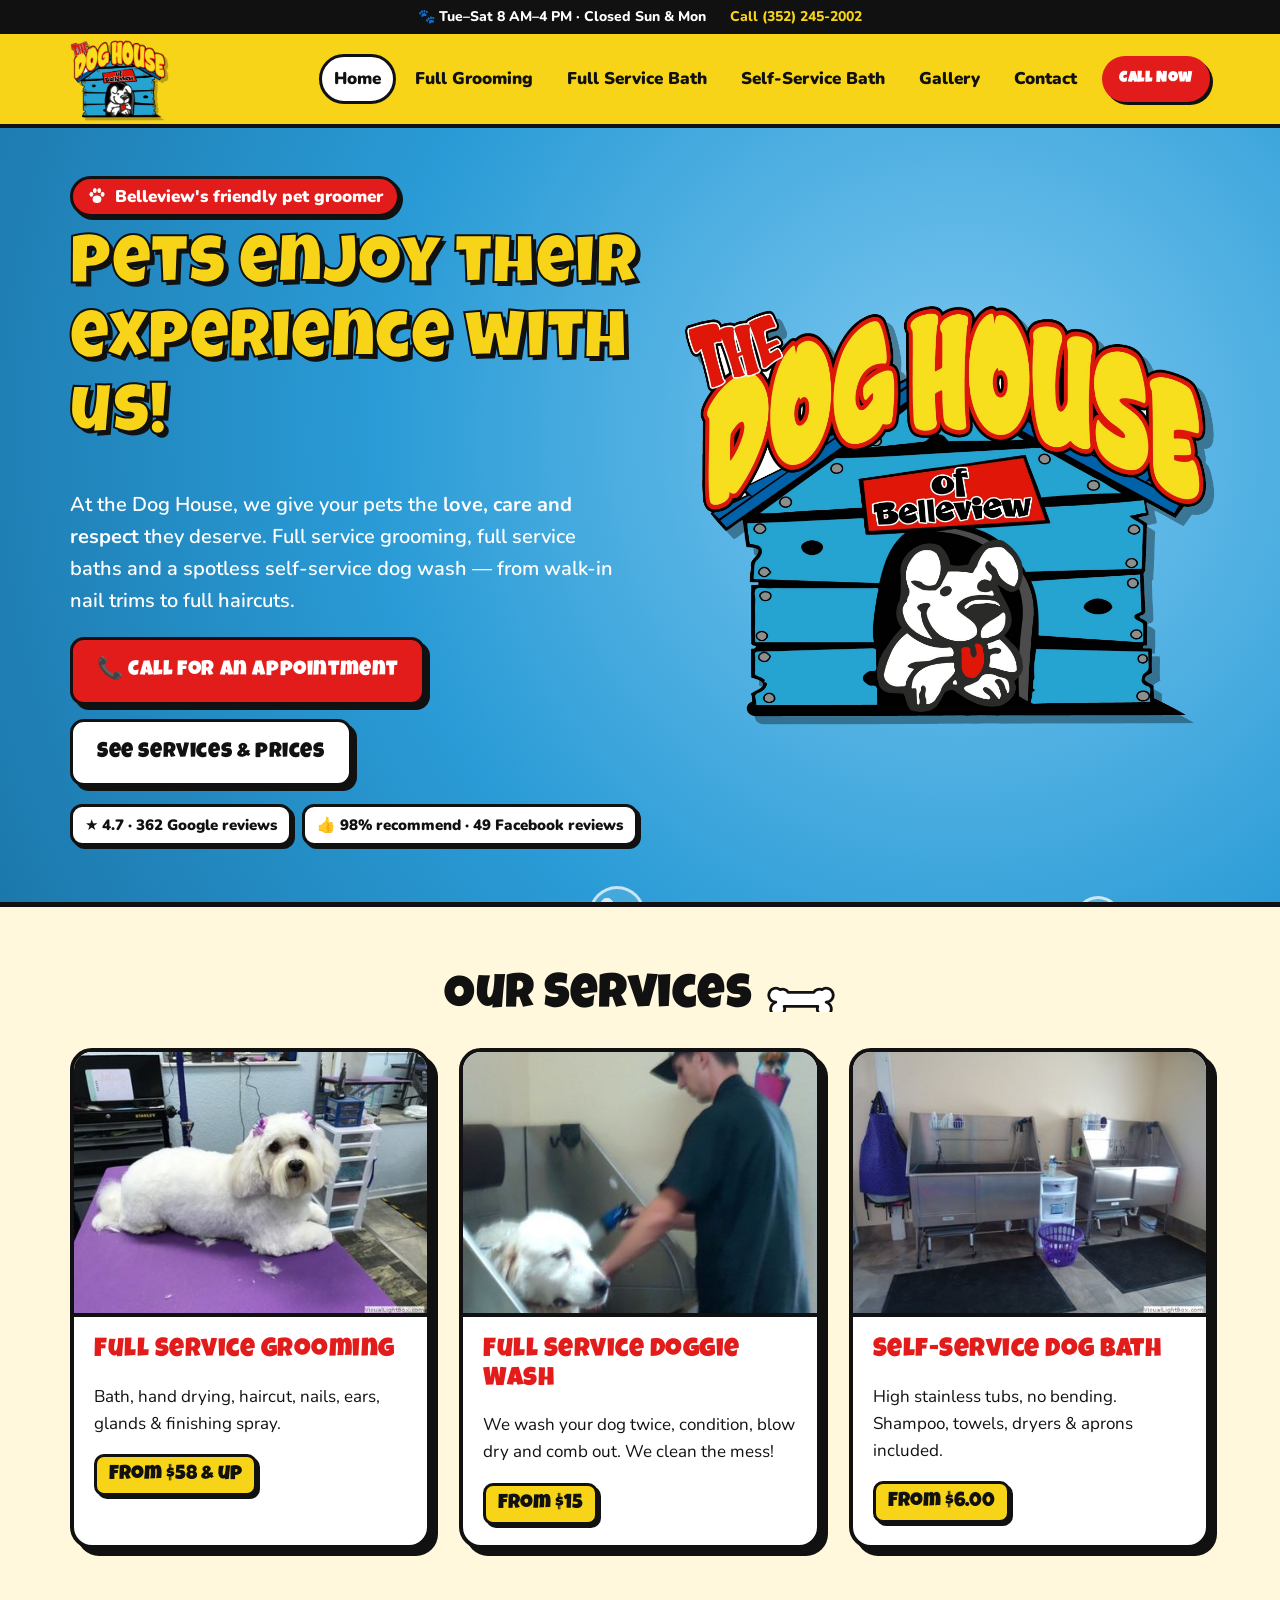
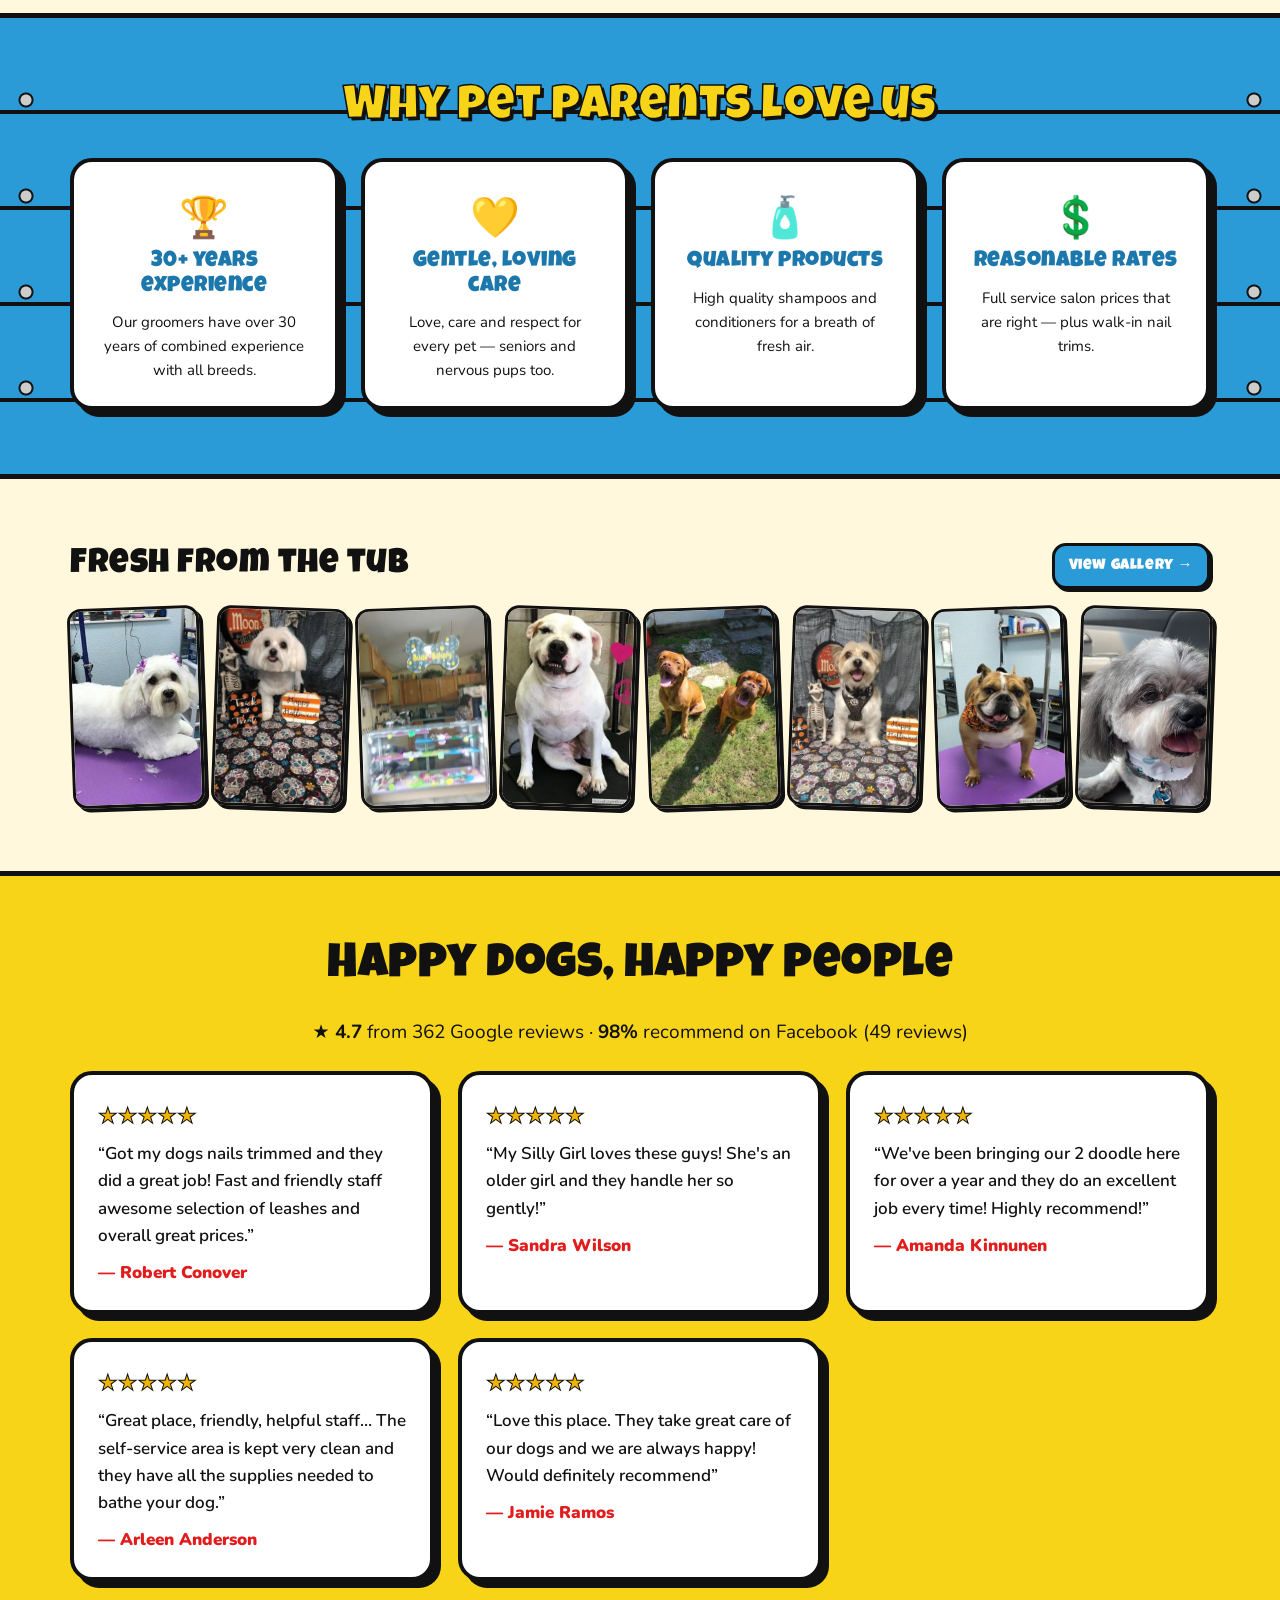
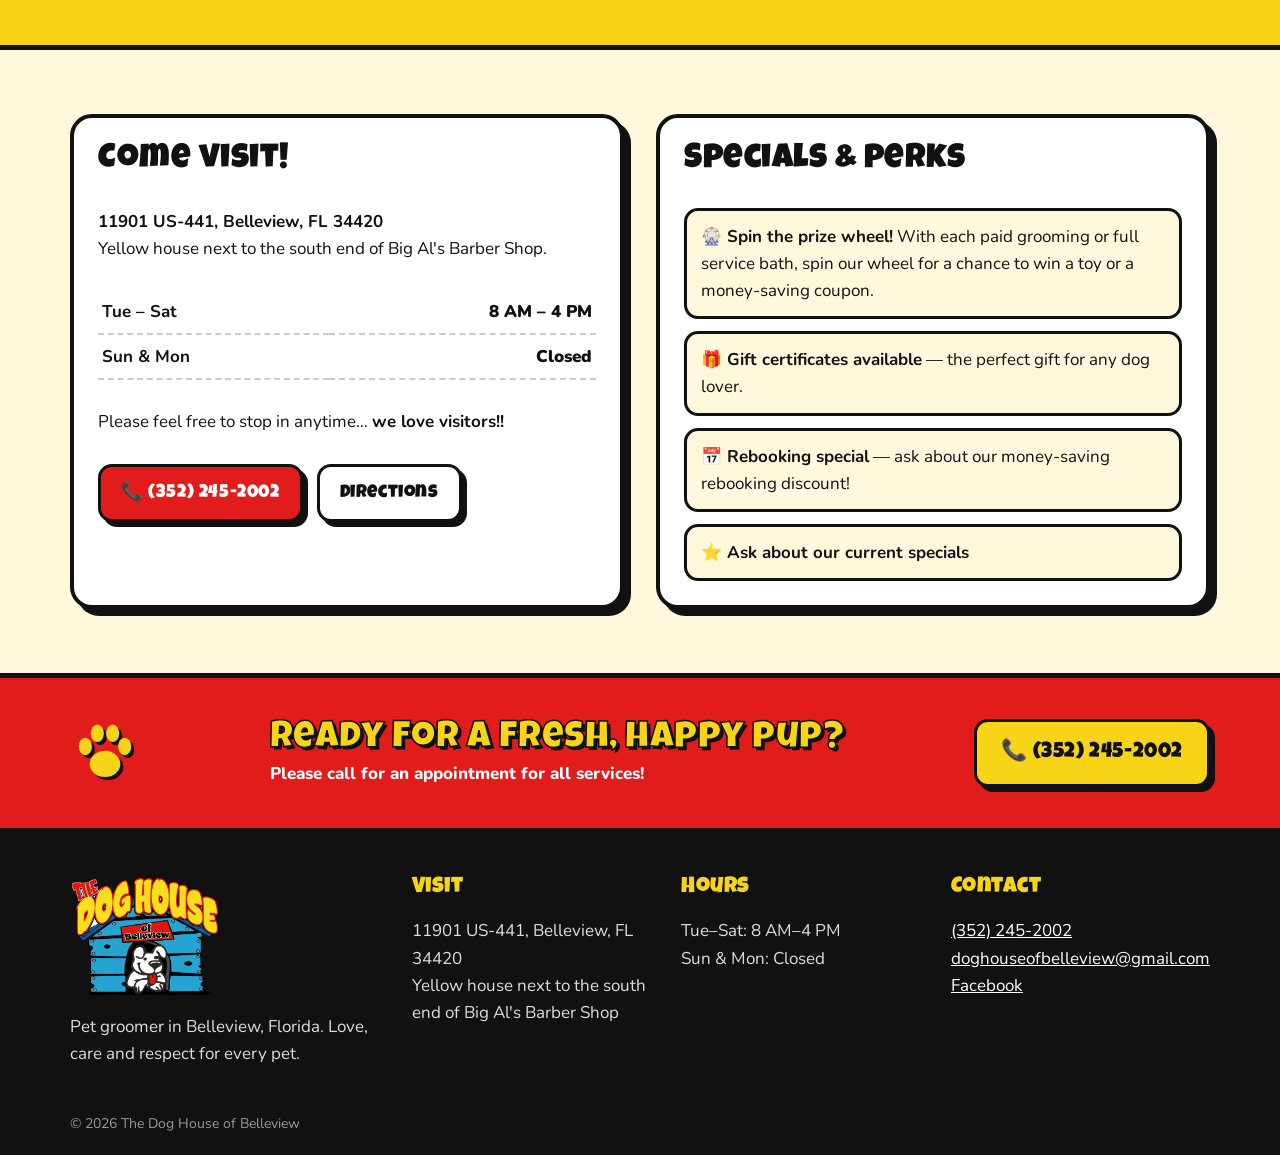
==== index.html @ 2e478dc5 "Dog House of Belleview preview site" ====
<!doctype html><html lang="en"><head><meta charset="utf-8"><meta name="viewport" content="width=device-width,initial-scale=1">
<title>The Dog House of Belleview | Dog Grooming & Self-Service Dog Wash in Belleview, FL</title><meta name="description" content="Full service dog grooming, full service baths and self-service dog wash in Belleview, FL. 4.7★ from 362 Google reviews. Call (352) 245-2002."><link rel="icon" href="img/favicon.png?v=1">
<link rel="preconnect" href="https://fonts.googleapis.com"><link rel="preconnect" href="https://fonts.gstatic.com" crossorigin>
<link href="https://fonts.googleapis.com/css2?family=Luckiest+Guy&family=Nunito:wght@400;600;800;900&display=swap" rel="stylesheet">
<link rel="stylesheet" href="css/style.css?v=1"></head><body>
<a class="skip" href="#main">Skip to content</a>
<div class="topbar"><span>🐾 Tue–Sat 8 AM–4 PM · Closed Sun &amp; Mon</span><a href="tel:+13522452002">Call (352) 245-2002</a></div>
<header class="nav"><div class="wrap navin"><a href="index.html" class="brand"><img src="img/logo.png?v=1" alt="The Dog House of Belleview" width="96" height="77"></a>
<input type="checkbox" id="nt" class="nt"><label for="nt" class="burger" aria-label="Menu"><span></span><span></span><span></span></label>
<nav class="links"><a href="index.html" aria-current=page>Home</a><a href="full-grooming.html">Full Grooming</a><a href="full-service-bath.html">Full Service Bath</a><a href="self-service-bath.html">Self-Service Bath</a><a href="gallery.html">Gallery</a><a href="contact.html">Contact</a><a class="btn btn-red sm" href="tel:+13522452002">Call Now</a></nav></div></header>
<main id="main"><section class="hero"><div class="wrap heroin">
<div class="htxt"><span class="tag"><svg viewBox="0 0 64 64" class="paw" aria-hidden="true"><g fill="currentColor"><ellipse cx="32" cy="42" rx="14" ry="12"/><ellipse cx="14" cy="26" rx="6" ry="8"/><ellipse cx="25" cy="14" rx="6" ry="8"/><ellipse cx="39" cy="14" rx="6" ry="8"/><ellipse cx="50" cy="26" rx="6" ry="8"/></g></svg> Belleview's friendly pet groomer</span><h1>Pets enjoy their experience with us!</h1>
<p class="lead">At the Dog House, we give your pets the <b>love, care and respect</b> they deserve. Full service grooming, full service baths and a spotless self-service dog wash — from walk-in nail trims to full haircuts.</p>
<div class="btns"><a class="btn btn-red big" href="tel:+13522452002">📞 Call for an appointment</a><a class="btn btn-white big" href="#services">See services &amp; prices</a></div>
<div class="badges"><span class="badge">★ 4.7 · 362 Google reviews</span><span class="badge">👍 98% recommend · 49 Facebook reviews</span></div></div>
<div class="hlogo"><img src="img/logo.png?v=1" alt="The Dog House of Belleview logo" width="520" height="418"></div></div>
<div class="bubbles" aria-hidden="true"><i></i><i></i><i></i><i></i><i></i><i></i></div></section>
<section id="services" class="sec"><div class="wrap"><h2 class="h2">Our Services <svg viewBox="0 0 100 40" class="bone" aria-hidden="true"><path d="M20 8a10 10 0 1 0-6 18 10 10 0 1 0 12 6h48a10 10 0 1 0 12-6 10 10 0 1 0-6-18 10 10 0 0 0-12 4H32a10 10 0 0 0-12-4z" fill="#fff" stroke="#111" stroke-width="4" stroke-linejoin="round"/></svg></h2>
<div class="grid3">
<a class="card svc" href="full-grooming.html"><img src="img/groom32-t.jpg?v=1" alt="Groomed dog on the grooming table" loading="lazy"><div><h3>Full Service Grooming</h3><p>Bath, hand drying, haircut, nails, ears, glands &amp; finishing spray.</p><span class="price">From $58 &amp; up</span></div></a>
<a class="card svc" href="full-service-bath.html"><img src="img/dsc00931-t.jpg?v=1" alt="Staff bathing a dog" loading="lazy"><div><h3>Full Service Doggie Wash</h3><p>We wash your dog twice, condition, blow dry and comb out. We clean the mess!</p><span class="price">From $15</span></div></a>
<a class="card svc" href="self-service-bath.html"><img src="img/dsc00897-t.jpg?v=1" alt="Stainless steel self-service tubs" loading="lazy"><div><h3>Self-Service Dog Bath</h3><p>High stainless tubs, no bending. Shampoo, towels, dryers &amp; aprons included.</p><span class="price">From $6.00</span></div></a>
</div></div></section>
<section class="sec plank"><div class="wrap"><h2 class="h2 light">Why pet parents love us</h2><div class="grid4">
<div class="card why"><span class="ico">🏆</span><h3>30+ years experience</h3><p>Our groomers have over 30 years of combined experience with all breeds.</p></div>
<div class="card why"><span class="ico">💛</span><h3>Gentle, loving care</h3><p>Love, care and respect for every pet — seniors and nervous pups too.</p></div>
<div class="card why"><span class="ico">🧴</span><h3>Quality products</h3><p>High quality shampoos and conditioners for a breath of fresh air.</p></div>
<div class="card why"><span class="ico">💲</span><h3>Reasonable rates</h3><p>Full service salon prices that are right — plus walk-in nail trims.</p></div>
</div></div></section>
<section class="sec"><div class="wrap"><div class="striphead"><h2 class="h2">Fresh from the tub</h2><a class="btn btn-blue sm" href="gallery.html">View gallery →</a></div><div class="strip"><a href="gallery.html"><img src="img/groom32-t.jpg?v=1" alt="Freshly groomed dog at The Dog House of Belleview" loading="lazy" width="200" height="200"></a><a href="gallery.html"><img src="img/fb01-t.jpg?v=1" alt="Freshly groomed dog posing for a photo" loading="lazy" width="200" height="200"></a><a href="gallery.html"><img src="img/gbp04-t.jpg?v=1" alt="The Dog House of Belleview" loading="lazy" width="200" height="200"></a><a href="gallery.html"><img src="img/groom26-t.jpg?v=1" alt="Freshly groomed dog at The Dog House of Belleview" loading="lazy" width="200" height="200"></a><a href="gallery.html"><img src="img/gbp15-t.jpg?v=1" alt="Happy pup, a Dog House customer" loading="lazy" width="200" height="200"></a><a href="gallery.html"><img src="img/fb05-t.jpg?v=1" alt="Freshly groomed dog posing for a photo" loading="lazy" width="200" height="200"></a><a href="gallery.html"><img src="img/groom34-t.jpg?v=1" alt="Freshly groomed dog at The Dog House of Belleview" loading="lazy" width="200" height="200"></a><a href="gallery.html"><img src="img/gbp13-t.jpg?v=1" alt="Happy pup, a Dog House customer" loading="lazy" width="200" height="200"></a></div></div></section>
<section class="sec yellow"><div class="wrap"><h2 class="h2">Happy dogs, happy people</h2><p class="center rating"><b>★ 4.7</b> from 362 Google reviews · <b>98%</b> recommend on Facebook (49 reviews)</p><div class="reviews"><figure class="card review"><div class="stars" aria-label="5 stars">★★★★★</div><blockquote>“Got my dogs nails trimmed and they did a great job! Fast and friendly staff awesome selection of leashes and overall great prices.”</blockquote><figcaption>— Robert Conover</figcaption></figure><figure class="card review"><div class="stars" aria-label="5 stars">★★★★★</div><blockquote>“My Silly Girl loves these guys! She's an older girl and they handle her so gently!”</blockquote><figcaption>— Sandra Wilson</figcaption></figure><figure class="card review"><div class="stars" aria-label="5 stars">★★★★★</div><blockquote>“We've been bringing our 2 doodle here for over a year and they do an excellent job every time! Highly recommend!”</blockquote><figcaption>— Amanda Kinnunen</figcaption></figure><figure class="card review"><div class="stars" aria-label="5 stars">★★★★★</div><blockquote>“Great place, friendly, helpful staff… The self-service area is kept very clean and they have all the supplies needed to bathe your dog.”</blockquote><figcaption>— Arleen Anderson</figcaption></figure><figure class="card review"><div class="stars" aria-label="5 stars">★★★★★</div><blockquote>“Love this place. They take great care of our dogs and we are always happy! Would definitely recommend”</blockquote><figcaption>— Jamie Ramos</figcaption></figure></div></div></section>
<section class="sec"><div class="wrap grid2">
<div class="card visit"><h2 class="h2 left">Come visit!</h2><p><b>11901 US-441, Belleview, FL 34420</b><br>Yellow house next to the south end of Big Al's Barber Shop.</p>
<table class="hours"><tr><th>Tue – Sat</th><td>8 AM – 4 PM</td></tr><tr><th>Sun &amp; Mon</th><td>Closed</td></tr></table>
<p>Please feel free to stop in anytime… <b>we love visitors!!</b></p><div class="btns"><a class="btn btn-red" href="tel:+13522452002">📞 (352) 245-2002</a><a class="btn btn-white" href="https://www.google.com/maps/dir/?api=1&destination=11901+US-441+Belleview+FL+34420" rel="noopener">Directions</a></div></div>
<div class="card specials-card"><h2 class="h2 left">Specials &amp; perks</h2><ul class="specials"><li><b>🎡 Spin the prize wheel!</b> With each paid grooming or full service bath, spin our wheel for a chance to win a toy or a money-saving coupon.</li><li><b>🎁 Gift certificates available</b> — the perfect gift for any dog lover.</li><li><b>📅 Rebooking special</b> — ask about our money-saving rebooking discount!</li><li><b>⭐ Ask about our current specials</b></li></ul></div></div></section></main>
<section class="cta"><div class="wrap ctain"><svg viewBox="0 0 64 64" class="paw" aria-hidden="true"><g fill="currentColor"><ellipse cx="32" cy="42" rx="14" ry="12"/><ellipse cx="14" cy="26" rx="6" ry="8"/><ellipse cx="25" cy="14" rx="6" ry="8"/><ellipse cx="39" cy="14" rx="6" ry="8"/><ellipse cx="50" cy="26" rx="6" ry="8"/></g></svg><div><h2>Ready for a fresh, happy pup?</h2><p>Please call for an appointment for all services!</p></div><a class="btn btn-yellow big" href="tel:+13522452002">📞 (352) 245-2002</a></div></section>
<footer class="foot"><div class="wrap fgrid">
<div><img src="img/logo.png?v=1" alt="The Dog House of Belleview" width="150" height="120" loading="lazy"><p>Pet groomer in Belleview, Florida. Love, care and respect for every pet.</p></div>
<div><h4>Visit</h4><p>11901 US-441, Belleview, FL 34420<br>Yellow house next to the south end of Big Al's Barber Shop</p></div>
<div><h4>Hours</h4><p>Tue–Sat: 8 AM–4 PM<br>Sun &amp; Mon: Closed</p></div>
<div><h4>Contact</h4><p><a href="tel:+13522452002">(352) 245-2002</a><br><a href="mailto:doghouseofbelleview@gmail.com">doghouseofbelleview@gmail.com</a><br><a href="https://www.facebook.com/DogHouseBelleview" rel="noopener">Facebook</a></p></div>
</div><p class="copy wrap">© 2026 The Dog House of Belleview</p></footer>
<a class="fab" href="tel:+13522452002" aria-label="Call (352) 245-2002">📞</a>
<script src="js/main.js?v=1" defer></script></body></html>
---- css/style.css ----
:root{--y:#F7D417;--r:#E21B1B;--b:#2A9BD6;--bd:#1C78AC;--k:#111;--w:#fff;--cream:#FFF8DC;--sh:5px 5px 0 var(--k)}
*{box-sizing:border-box}html{scroll-behavior:smooth}
body{margin:0;font-family:Nunito,system-ui,sans-serif;color:var(--k);background:var(--cream);font-size:17px;line-height:1.6}
img{max-width:100%;display:block}a{color:var(--bd)}
h1,h2,h3,h4{font-family:"Luckiest Guy",Impact,sans-serif;font-weight:400;letter-spacing:.5px;line-height:1.1;margin:0 0 .5em}
.wrap{max-width:1180px;margin:0 auto;padding:0 20px}
.skip{position:absolute;left:-999px}.skip:focus{left:10px;top:10px;z-index:99;background:#fff;padding:8px}
.topbar{background:var(--k);color:#fff;font-weight:800;font-size:14px;display:flex;justify-content:center;gap:24px;padding:6px 12px;flex-wrap:wrap}
.topbar a{color:var(--y);text-decoration:none}
.nav{background:var(--y);border-bottom:4px solid var(--k);position:sticky;top:0;z-index:50}
.navin{display:flex;align-items:center;justify-content:space-between;padding:6px 20px}
.brand img{width:96px;height:auto;filter:drop-shadow(3px 3px 0 rgba(0,0,0,.25))}
.links{display:flex;gap:4px;align-items:center;flex-wrap:wrap}
.links a{font-weight:900;text-decoration:none;color:var(--k);padding:8px 12px;border-radius:999px;border:3px solid transparent}
.links a:hover,.links a[aria-current]{border-color:var(--k);background:#fff}
.links .btn{color:#fff;margin-left:6px}
.nt,.burger{display:none}
.btn{display:inline-flex;align-items:center;gap:8px;font-family:"Luckiest Guy",Impact,sans-serif;letter-spacing:.6px;text-decoration:none;border:3px solid var(--k);border-radius:14px;padding:12px 20px;box-shadow:var(--sh);transition:transform .12s,box-shadow .12s;color:var(--k);font-size:18px}
.btn:hover{transform:translate(-2px,-2px);box-shadow:7px 7px 0 var(--k)}.btn:active{transform:translate(3px,3px);box-shadow:2px 2px 0 var(--k)}
.btn-red{background:var(--r);color:#fff!important}.btn-yellow{background:var(--y)}.btn-white{background:#fff}.btn-blue{background:var(--b);color:#fff}
.btn.big{font-size:21px;padding:14px 24px}.btn.sm{font-size:15px;padding:8px 14px;box-shadow:3px 3px 0 var(--k)}
.btns{display:flex;gap:14px;flex-wrap:wrap;margin:18px 0}
.card{background:#fff;border:4px solid var(--k);border-radius:22px;box-shadow:7px 7px 0 var(--k);padding:24px}
.hero{position:relative;overflow:hidden;background:radial-gradient(circle at 75% 40%,#7cc8f0 0,var(--b) 55%,var(--bd) 100%);border-bottom:5px solid var(--k);color:#fff}
.heroin{display:grid;grid-template-columns:1.1fr 1fr;gap:30px;align-items:center;padding-top:48px;padding-bottom:56px;position:relative;z-index:2}
.hero h1{font-size:clamp(40px,5.6vw,68px);color:var(--y);-webkit-text-stroke:2px var(--k);text-shadow:4px 4px 0 var(--k)}
.lead{font-size:20px;font-weight:600;max-width:560px}
.tag{display:inline-flex;align-items:center;gap:8px;background:var(--r);border:3px solid var(--k);border-radius:999px;padding:4px 14px;font-weight:900;box-shadow:3px 3px 0 var(--k);margin-bottom:14px}
.tag .paw{width:20px;height:20px}
.hlogo img{width:100%;max-width:540px;margin:auto;filter:drop-shadow(8px 8px 0 rgba(0,0,0,.35));animation:bob 4s ease-in-out infinite}
@keyframes bob{50%{transform:translateY(-8px) rotate(-1deg)}}
.badges{display:flex;gap:10px;flex-wrap:wrap}.badge{background:#fff;color:var(--k);border:3px solid var(--k);border-radius:12px;padding:6px 12px;font-weight:900;font-size:15px;box-shadow:3px 3px 0 var(--k)}
.bubbles i{position:absolute;bottom:-40px;border:3px solid rgba(255,255,255,.7);border-radius:50%;background:radial-gradient(circle at 30% 30%,rgba(255,255,255,.8) 0 12%,rgba(255,255,255,.12) 13%);animation:rise 12s linear infinite}
.bubbles i:nth-child(1){left:6%;width:40px;height:40px}.bubbles i:nth-child(2){left:22%;width:22px;height:22px;animation-delay:3s}.bubbles i:nth-child(3){left:46%;width:56px;height:56px;animation-delay:6s}.bubbles i:nth-child(4){left:64%;width:28px;height:28px;animation-delay:1s}.bubbles i:nth-child(5){left:84%;width:46px;height:46px;animation-delay:8s}.bubbles i:nth-child(6){left:94%;width:20px;height:20px;animation-delay:5s}
@keyframes rise{to{transform:translateY(-110vh)}}
@media (prefers-reduced-motion:reduce){.bubbles i,.hlogo img{animation:none;display:none}.hlogo img{display:block}}
.phero{position:relative;overflow:hidden;padding:56px 0 48px;border-bottom:5px solid var(--k);text-align:center;color:#fff}
.phero.blue{background:var(--b)}.phero.red{background:var(--r)}.phero.yellow{background:var(--y);color:var(--k)}
.phero h1{font-size:clamp(38px,6vw,64px);color:var(--y);-webkit-text-stroke:2px var(--k);text-shadow:4px 4px 0 var(--k)}
.phero.yellow h1{color:#fff}.phero p{font-size:20px;font-weight:800;max-width:760px;margin:0 auto;position:relative;z-index:2}
.sec{padding:64px 0}.sec.yellow{background:var(--y);border-block:5px solid var(--k)}
.h2{font-size:clamp(32px,4.4vw,48px);text-align:center;display:flex;justify-content:center;align-items:center;gap:14px}
.h2.left{text-align:left;justify-content:flex-start;font-size:34px}.h2.light{color:var(--y);-webkit-text-stroke:1.5px var(--k);text-shadow:3px 3px 0 var(--k)}
.bone{width:70px}.center{text-align:center}
.grid2{display:grid;grid-template-columns:1fr 1fr;gap:32px}.grid2.start{align-items:start}.grid2>div>*+*{margin-top:28px}
.grid3{display:grid;grid-template-columns:repeat(3,1fr);gap:28px}.grid4{display:grid;grid-template-columns:repeat(4,1fr);gap:22px}
.svc{padding:0;overflow:hidden;text-decoration:none;color:var(--k);transition:transform .15s}.svc:hover{transform:translateY(-5px) rotate(-.5deg)}
.svc img{width:100%;aspect-ratio:4/3;object-fit:cover;border-bottom:4px solid var(--k)}.svc>div{padding:20px}.svc h3{font-size:26px;color:var(--r)}
.price{display:inline-block;background:var(--y);border:3px solid var(--k);border-radius:10px;padding:2px 12px;font-family:"Luckiest Guy";font-size:20px;box-shadow:3px 3px 0 var(--k)}
.plank{background:var(--b) repeating-linear-gradient(180deg,transparent 0 92px,var(--k) 92px 96px);position:relative;border-block:5px solid var(--k)}
.plank::before,.plank::after{content:"";position:absolute;top:0;bottom:0;width:16px;background:radial-gradient(circle,#ccc 0 5px,var(--k) 6px 7px,transparent 8px) 0 34px/16px 96px repeat-y}
.plank::before{left:18px}.plank::after{right:18px}
.why{text-align:center}.why .ico{font-size:40px;display:block}.why h3{font-size:22px;color:var(--bd)}.why p{margin:0;font-size:15px}
.striphead{display:flex;justify-content:space-between;align-items:center;gap:12px;margin-bottom:18px}.striphead .h2{margin:0;font-size:34px}
.strip{display:grid;grid-template-columns:repeat(8,1fr);gap:12px}
.strip img{aspect-ratio:1;object-fit:cover;border:3px solid var(--k);border-radius:14px;box-shadow:4px 4px 0 var(--k);transition:transform .15s}
.strip a:nth-child(odd) img{transform:rotate(-2deg)}.strip a:nth-child(even) img{transform:rotate(2deg)}.strip img:hover{transform:scale(1.06) rotate(0)}
.rating{font-size:19px}
.reviews{display:grid;grid-template-columns:repeat(auto-fit,minmax(300px,1fr));gap:24px;margin-top:24px}
.review{margin:0}.review blockquote{margin:6px 0 10px;font-weight:600}.review figcaption{font-weight:900;color:var(--r)}.stars{color:#f0b400;font-size:22px;-webkit-text-stroke:1px var(--k)}
.hours{width:100%;border-collapse:collapse;margin:12px 0}.hours th,.hours td{padding:8px 4px;border-bottom:2px dashed #ccc;text-align:left}.hours td{text-align:right;font-weight:900}
.specials{list-style:none;padding:0;margin:0;display:grid;gap:12px}.specials li{background:var(--cream);border:3px solid var(--k);border-radius:14px;padding:12px 14px}
.cta{background:var(--r);border-top:5px solid var(--k);color:#fff;padding:40px 0}
.ctain{display:flex;align-items:center;gap:24px;justify-content:space-between;flex-wrap:wrap}.ctain h2{font-size:38px;color:var(--y);-webkit-text-stroke:1.5px var(--k);text-shadow:3px 3px 0 var(--k);margin:0}.ctain p{margin:0;font-weight:800}
.ctain .paw{width:70px;color:var(--y);filter:drop-shadow(3px 3px 0 var(--k))}
.foot{background:var(--k);color:#ddd;padding:48px 0 20px}.fgrid{display:grid;grid-template-columns:1.3fr 1fr 1fr 1fr;gap:28px}.foot h4{color:var(--y);font-size:22px}.foot a{color:#fff}.copy{font-size:14px;color:#999;margin-top:28px}
.ptable h3{font-size:30px;color:var(--r)}.ptable table{width:100%;border-collapse:collapse}
.ptable th,.ptable td{padding:12px 6px;border-bottom:3px dotted #bbb;text-align:left;vertical-align:top}.ptable th{font-weight:900}
.ptable small{display:block;font-weight:600;color:#555;font-size:14px}.ptable td{text-align:right;font-family:"Luckiest Guy";font-size:22px;color:var(--bd);white-space:nowrap}
.note{background:var(--y);border:3px solid var(--k);border-radius:10px;padding:6px 12px;font-weight:800;display:inline-block}
.checks{list-style:none;padding:0;margin:0}.checks li{padding:6px 0 6px 34px;position:relative;font-weight:700}
.checks li::before{content:"✓";position:absolute;left:0;top:5px;width:24px;height:24px;border-radius:50%;background:var(--b);color:#fff;border:2px solid var(--k);display:grid;place-items:center;font-size:13px}
.photo2{display:grid;grid-template-columns:1fr 1fr;gap:16px}.photo2 img{aspect-ratio:3/4;object-fit:cover;border:4px solid var(--k);border-radius:18px;box-shadow:var(--sh)}
.tabs{display:flex;gap:12px;justify-content:center;flex-wrap:wrap;margin-bottom:28px}.tab.on{background:var(--y)}
.gpanel{margin-bottom:40px}.js .gpanel{display:none}.js .gpanel.on{display:block}.js .gpanel h2{display:none}
.ggrid{display:grid;grid-template-columns:repeat(auto-fill,minmax(180px,1fr));gap:14px}
.ggrid img{aspect-ratio:1;object-fit:cover;border:3px solid var(--k);border-radius:14px;box-shadow:4px 4px 0 var(--k);transition:transform .15s}.ggrid img:hover{transform:scale(1.04) rotate(-1deg)}
.lightbox{position:fixed;inset:0;background:rgba(0,0,0,.88);z-index:100;display:flex;align-items:center;justify-content:center}.lightbox[hidden]{display:none}
.lightbox img{max-width:90vw;max-height:86vh;border:5px solid #fff;border-radius:16px}
.lightbox button{position:absolute;background:var(--y);border:3px solid var(--k);border-radius:50%;width:52px;height:52px;font-size:30px;font-weight:900;cursor:pointer;box-shadow:3px 3px 0 var(--k)}
.lbx{top:16px;right:16px}.lbp{left:14px}.lbn{right:14px}
.map{padding:0;overflow:hidden}.map iframe{width:100%;height:360px;border:0;display:block}.storefront{padding:0;width:100%;aspect-ratio:4/3;object-fit:cover}
.bigline{margin:10px 0}.small{font-size:14px;margin-top:14px}
.fab{display:none}
@media(max-width:960px){.heroin,.grid2{grid-template-columns:1fr}.hlogo{order:-1}.hlogo img{max-width:340px}.grid3{grid-template-columns:1fr}.grid4{grid-template-columns:1fr 1fr}.strip{grid-template-columns:repeat(4,1fr)}.fgrid{grid-template-columns:1fr 1fr}
.burger{display:flex;flex-direction:column;gap:5px;cursor:pointer;padding:10px;border:3px solid var(--k);border-radius:10px;background:#fff;box-shadow:3px 3px 0 var(--k)}.burger span{width:26px;height:3px;background:var(--k)}
.links{display:none;position:absolute;left:0;right:0;top:100%;background:var(--y);border-bottom:4px solid var(--k);flex-direction:column;padding:12px}.nt:checked~.links{display:flex}
.fab{display:grid;place-items:center;position:fixed;right:16px;bottom:16px;width:60px;height:60px;border-radius:50%;background:var(--r);border:3px solid var(--k);box-shadow:4px 4px 0 var(--k);font-size:26px;text-decoration:none;z-index:60}}
@media(max-width:560px){.grid4,.fgrid{grid-template-columns:1fr}.hero h1{font-size:40px}.sec{padding:48px 0}.plank::before,.plank::after{display:none}.striphead .h2{font-size:26px}.btn.big{font-size:18px}.brand img{width:76px}.topbar{font-size:12px;gap:10px}}
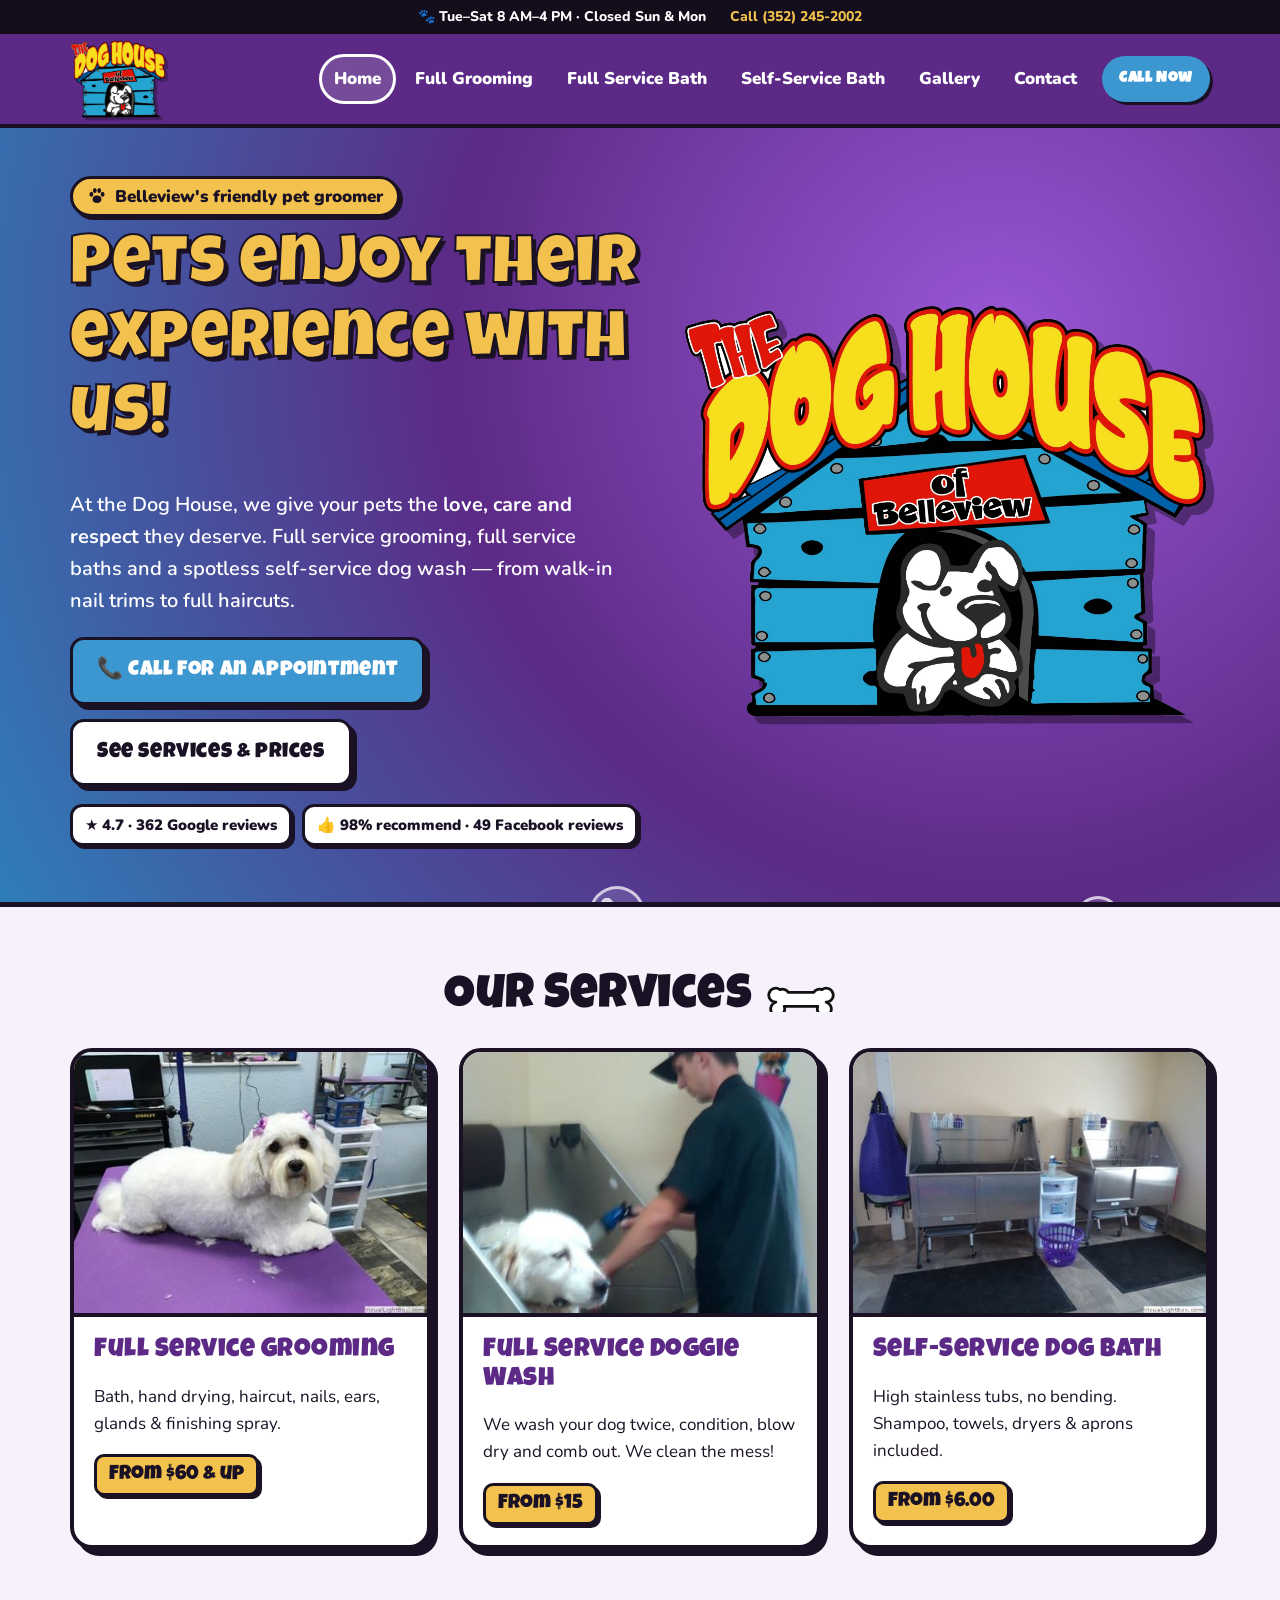
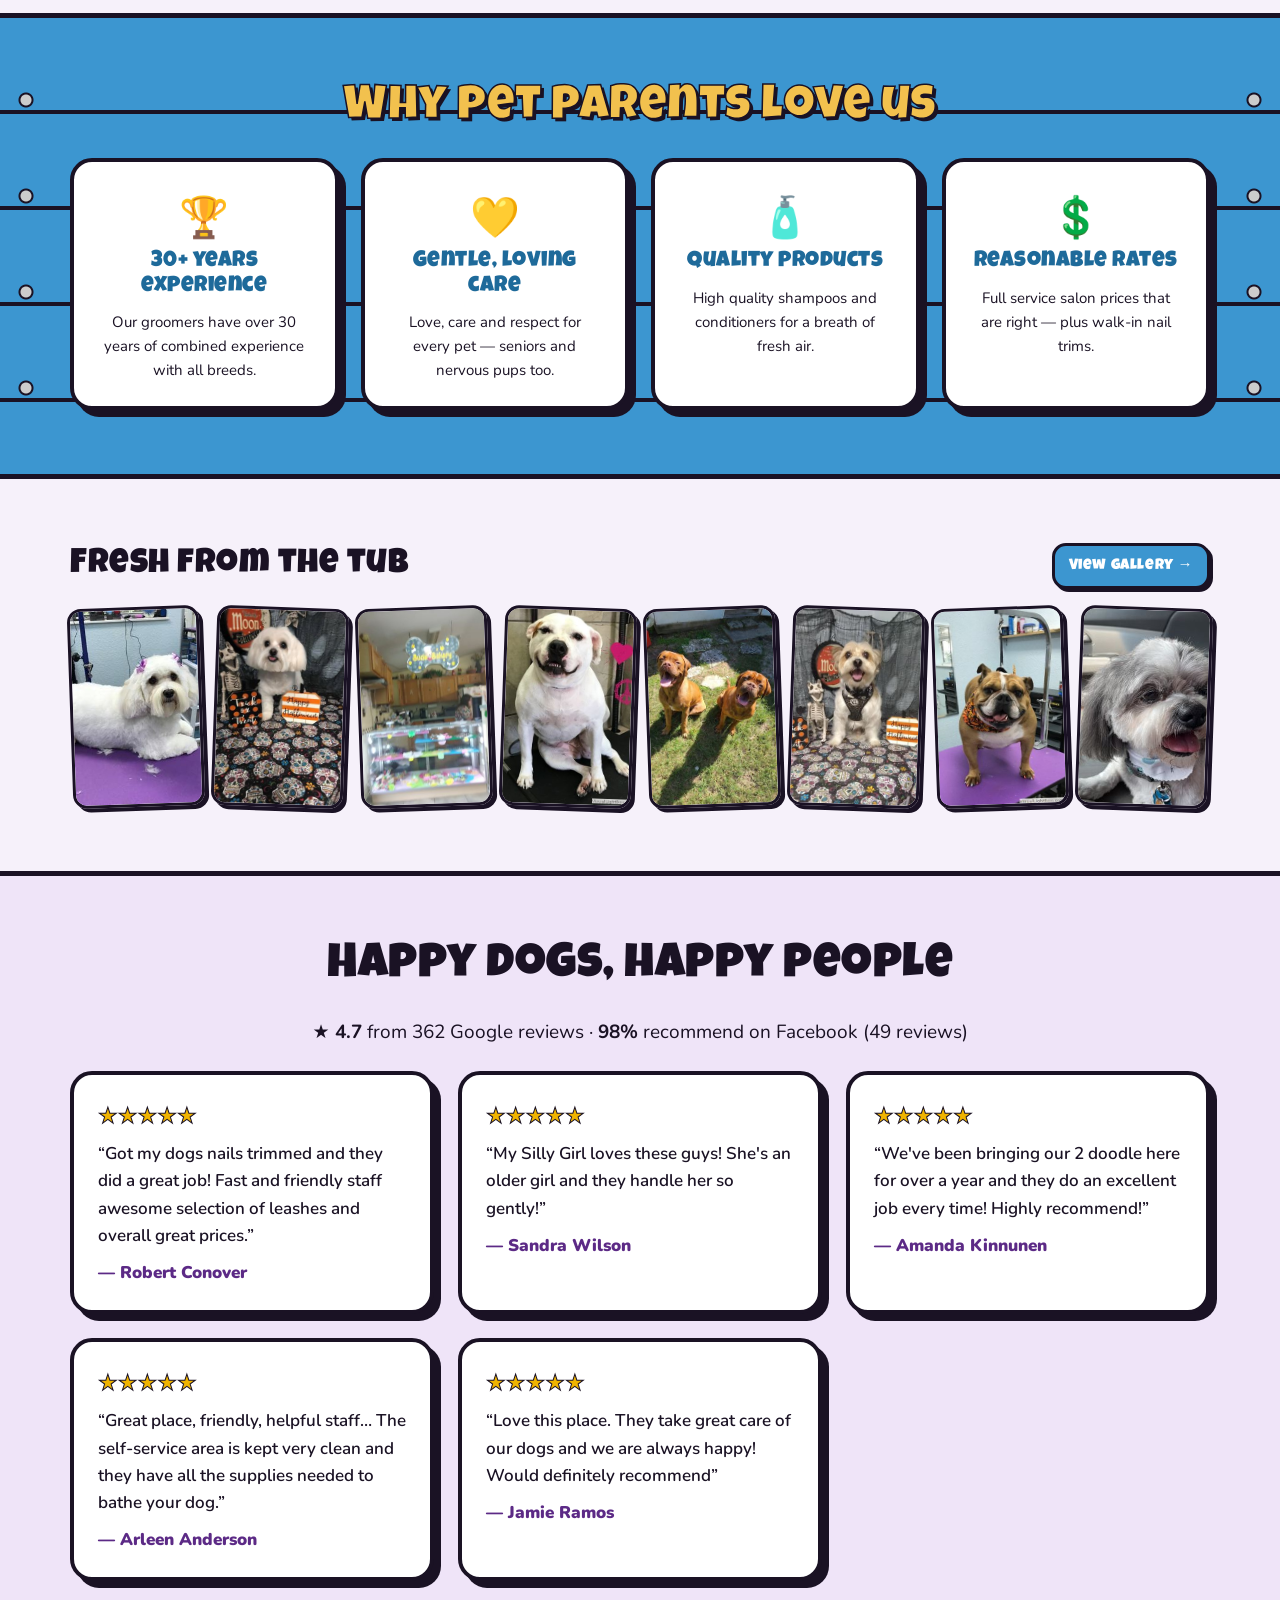
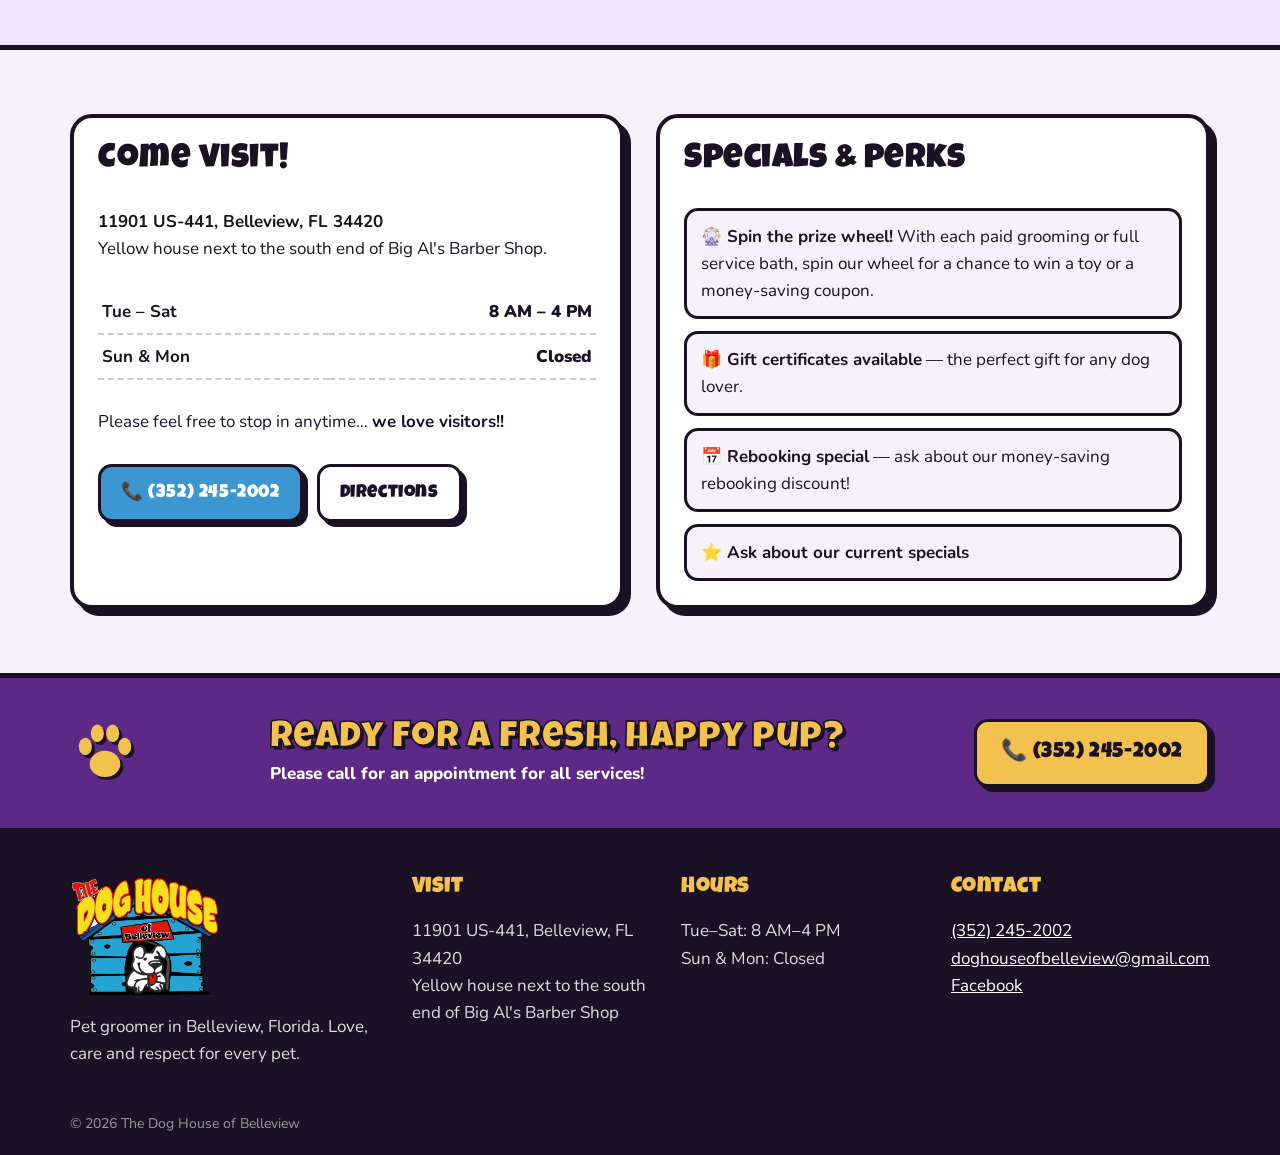
==== commit fb9aaf44: "Grooming from $60, bath gland extras external only, plum and house-blue palette" ====
--- a/index.html
+++ b/index.html
@@ -1,11 +1,11 @@
 <!doctype html><html lang="en"><head><meta charset="utf-8"><meta name="viewport" content="width=device-width,initial-scale=1">
-<title>The Dog House of Belleview | Dog Grooming & Self-Service Dog Wash in Belleview, FL</title><meta name="description" content="Full service dog grooming, full service baths and self-service dog wash in Belleview, FL. 4.7★ from 362 Google reviews. Call (352) 245-2002."><link rel="icon" href="img/favicon.png?v=1">
+<title>The Dog House of Belleview | Dog Grooming & Self-Service Dog Wash in Belleview, FL</title><meta name="description" content="Full service dog grooming, full service baths and self-service dog wash in Belleview, FL. 4.7★ from 362 Google reviews. Call (352) 245-2002."><link rel="icon" href="img/favicon.png?v=2">
 <link rel="preconnect" href="https://fonts.googleapis.com"><link rel="preconnect" href="https://fonts.gstatic.com" crossorigin>
 <link href="https://fonts.googleapis.com/css2?family=Luckiest+Guy&family=Nunito:wght@400;600;800;900&display=swap" rel="stylesheet">
-<link rel="stylesheet" href="css/style.css?v=1"></head><body>
+<link rel="stylesheet" href="css/style.css?v=3"></head><body>
 <a class="skip" href="#main">Skip to content</a>
 <div class="topbar"><span>🐾 Tue–Sat 8 AM–4 PM · Closed Sun &amp; Mon</span><a href="tel:+13522452002">Call (352) 245-2002</a></div>
-<header class="nav"><div class="wrap navin"><a href="index.html" class="brand"><img src="img/logo.png?v=1" alt="The Dog House of Belleview" width="96" height="77"></a>
+<header class="nav"><div class="wrap navin"><a href="index.html" class="brand"><img src="img/logo.png?v=2" alt="The Dog House of Belleview" width="96" height="77"></a>
 <input type="checkbox" id="nt" class="nt"><label for="nt" class="burger" aria-label="Menu"><span></span><span></span><span></span></label>
 <nav class="links"><a href="index.html" aria-current=page>Home</a><a href="full-grooming.html">Full Grooming</a><a href="full-service-bath.html">Full Service Bath</a><a href="self-service-bath.html">Self-Service Bath</a><a href="gallery.html">Gallery</a><a href="contact.html">Contact</a><a class="btn btn-red sm" href="tel:+13522452002">Call Now</a></nav></div></header>
 <main id="main"><section class="hero"><div class="wrap heroin">
@@ -13,13 +13,13 @@
 <p class="lead">At the Dog House, we give your pets the <b>love, care and respect</b> they deserve. Full service grooming, full service baths and a spotless self-service dog wash — from walk-in nail trims to full haircuts.</p>
 <div class="btns"><a class="btn btn-red big" href="tel:+13522452002">📞 Call for an appointment</a><a class="btn btn-white big" href="#services">See services &amp; prices</a></div>
 <div class="badges"><span class="badge">★ 4.7 · 362 Google reviews</span><span class="badge">👍 98% recommend · 49 Facebook reviews</span></div></div>
-<div class="hlogo"><img src="img/logo.png?v=1" alt="The Dog House of Belleview logo" width="520" height="418"></div></div>
+<div class="hlogo"><img src="img/logo.png?v=2" alt="The Dog House of Belleview logo" width="520" height="418"></div></div>
 <div class="bubbles" aria-hidden="true"><i></i><i></i><i></i><i></i><i></i><i></i></div></section>
 <section id="services" class="sec"><div class="wrap"><h2 class="h2">Our Services <svg viewBox="0 0 100 40" class="bone" aria-hidden="true"><path d="M20 8a10 10 0 1 0-6 18 10 10 0 1 0 12 6h48a10 10 0 1 0 12-6 10 10 0 1 0-6-18 10 10 0 0 0-12 4H32a10 10 0 0 0-12-4z" fill="#fff" stroke="#111" stroke-width="4" stroke-linejoin="round"/></svg></h2>
 <div class="grid3">
-<a class="card svc" href="full-grooming.html"><img src="img/groom32-t.jpg?v=1" alt="Groomed dog on the grooming table" loading="lazy"><div><h3>Full Service Grooming</h3><p>Bath, hand drying, haircut, nails, ears, glands &amp; finishing spray.</p><span class="price">From $58 &amp; up</span></div></a>
-<a class="card svc" href="full-service-bath.html"><img src="img/dsc00931-t.jpg?v=1" alt="Staff bathing a dog" loading="lazy"><div><h3>Full Service Doggie Wash</h3><p>We wash your dog twice, condition, blow dry and comb out. We clean the mess!</p><span class="price">From $15</span></div></a>
-<a class="card svc" href="self-service-bath.html"><img src="img/dsc00897-t.jpg?v=1" alt="Stainless steel self-service tubs" loading="lazy"><div><h3>Self-Service Dog Bath</h3><p>High stainless tubs, no bending. Shampoo, towels, dryers &amp; aprons included.</p><span class="price">From $6.00</span></div></a>
+<a class="card svc" href="full-grooming.html"><img src="img/groom32-t.jpg?v=2" alt="Groomed dog on the grooming table" loading="lazy"><div><h3>Full Service Grooming</h3><p>Bath, hand drying, haircut, nails, ears, glands &amp; finishing spray.</p><span class="price">From $60 &amp; up</span></div></a>
+<a class="card svc" href="full-service-bath.html"><img src="img/dsc00931-t.jpg?v=2" alt="Staff bathing a dog" loading="lazy"><div><h3>Full Service Doggie Wash</h3><p>We wash your dog twice, condition, blow dry and comb out. We clean the mess!</p><span class="price">From $15</span></div></a>
+<a class="card svc" href="self-service-bath.html"><img src="img/dsc00897-t.jpg?v=2" alt="Stainless steel self-service tubs" loading="lazy"><div><h3>Self-Service Dog Bath</h3><p>High stainless tubs, no bending. Shampoo, towels, dryers &amp; aprons included.</p><span class="price">From $6.00</span></div></a>
 </div></div></section>
 <section class="sec plank"><div class="wrap"><h2 class="h2 light">Why pet parents love us</h2><div class="grid4">
 <div class="card why"><span class="ico">🏆</span><h3>30+ years experience</h3><p>Our groomers have over 30 years of combined experience with all breeds.</p></div>
@@ -27,7 +27,7 @@
 <div class="card why"><span class="ico">🧴</span><h3>Quality products</h3><p>High quality shampoos and conditioners for a breath of fresh air.</p></div>
 <div class="card why"><span class="ico">💲</span><h3>Reasonable rates</h3><p>Full service salon prices that are right — plus walk-in nail trims.</p></div>
 </div></div></section>
-<section class="sec"><div class="wrap"><div class="striphead"><h2 class="h2">Fresh from the tub</h2><a class="btn btn-blue sm" href="gallery.html">View gallery →</a></div><div class="strip"><a href="gallery.html"><img src="img/groom32-t.jpg?v=1" alt="Freshly groomed dog at The Dog House of Belleview" loading="lazy" width="200" height="200"></a><a href="gallery.html"><img src="img/fb01-t.jpg?v=1" alt="Freshly groomed dog posing for a photo" loading="lazy" width="200" height="200"></a><a href="gallery.html"><img src="img/gbp04-t.jpg?v=1" alt="The Dog House of Belleview" loading="lazy" width="200" height="200"></a><a href="gallery.html"><img src="img/groom26-t.jpg?v=1" alt="Freshly groomed dog at The Dog House of Belleview" loading="lazy" width="200" height="200"></a><a href="gallery.html"><img src="img/gbp15-t.jpg?v=1" alt="Happy pup, a Dog House customer" loading="lazy" width="200" height="200"></a><a href="gallery.html"><img src="img/fb05-t.jpg?v=1" alt="Freshly groomed dog posing for a photo" loading="lazy" width="200" height="200"></a><a href="gallery.html"><img src="img/groom34-t.jpg?v=1" alt="Freshly groomed dog at The Dog House of Belleview" loading="lazy" width="200" height="200"></a><a href="gallery.html"><img src="img/gbp13-t.jpg?v=1" alt="Happy pup, a Dog House customer" loading="lazy" width="200" height="200"></a></div></div></section>
+<section class="sec"><div class="wrap"><div class="striphead"><h2 class="h2">Fresh from the tub</h2><a class="btn btn-blue sm" href="gallery.html">View gallery →</a></div><div class="strip"><a href="gallery.html"><img src="img/groom32-t.jpg?v=2" alt="Freshly groomed dog at The Dog House of Belleview" loading="lazy" width="200" height="200"></a><a href="gallery.html"><img src="img/fb01-t.jpg?v=2" alt="Freshly groomed dog posing for a photo" loading="lazy" width="200" height="200"></a><a href="gallery.html"><img src="img/gbp04-t.jpg?v=2" alt="The Dog House of Belleview" loading="lazy" width="200" height="200"></a><a href="gallery.html"><img src="img/groom26-t.jpg?v=2" alt="Freshly groomed dog at The Dog House of Belleview" loading="lazy" width="200" height="200"></a><a href="gallery.html"><img src="img/gbp15-t.jpg?v=2" alt="Happy pup, a Dog House customer" loading="lazy" width="200" height="200"></a><a href="gallery.html"><img src="img/fb05-t.jpg?v=2" alt="Freshly groomed dog posing for a photo" loading="lazy" width="200" height="200"></a><a href="gallery.html"><img src="img/groom34-t.jpg?v=2" alt="Freshly groomed dog at The Dog House of Belleview" loading="lazy" width="200" height="200"></a><a href="gallery.html"><img src="img/gbp13-t.jpg?v=2" alt="Happy pup, a Dog House customer" loading="lazy" width="200" height="200"></a></div></div></section>
 <section class="sec yellow"><div class="wrap"><h2 class="h2">Happy dogs, happy people</h2><p class="center rating"><b>★ 4.7</b> from 362 Google reviews · <b>98%</b> recommend on Facebook (49 reviews)</p><div class="reviews"><figure class="card review"><div class="stars" aria-label="5 stars">★★★★★</div><blockquote>“Got my dogs nails trimmed and they did a great job! Fast and friendly staff awesome selection of leashes and overall great prices.”</blockquote><figcaption>— Robert Conover</figcaption></figure><figure class="card review"><div class="stars" aria-label="5 stars">★★★★★</div><blockquote>“My Silly Girl loves these guys! She's an older girl and they handle her so gently!”</blockquote><figcaption>— Sandra Wilson</figcaption></figure><figure class="card review"><div class="stars" aria-label="5 stars">★★★★★</div><blockquote>“We've been bringing our 2 doodle here for over a year and they do an excellent job every time! Highly recommend!”</blockquote><figcaption>— Amanda Kinnunen</figcaption></figure><figure class="card review"><div class="stars" aria-label="5 stars">★★★★★</div><blockquote>“Great place, friendly, helpful staff… The self-service area is kept very clean and they have all the supplies needed to bathe your dog.”</blockquote><figcaption>— Arleen Anderson</figcaption></figure><figure class="card review"><div class="stars" aria-label="5 stars">★★★★★</div><blockquote>“Love this place. They take great care of our dogs and we are always happy! Would definitely recommend”</blockquote><figcaption>— Jamie Ramos</figcaption></figure></div></div></section>
 <section class="sec"><div class="wrap grid2">
 <div class="card visit"><h2 class="h2 left">Come visit!</h2><p><b>11901 US-441, Belleview, FL 34420</b><br>Yellow house next to the south end of Big Al's Barber Shop.</p>
@@ -36,10 +36,10 @@
 <div class="card specials-card"><h2 class="h2 left">Specials &amp; perks</h2><ul class="specials"><li><b>🎡 Spin the prize wheel!</b> With each paid grooming or full service bath, spin our wheel for a chance to win a toy or a money-saving coupon.</li><li><b>🎁 Gift certificates available</b> — the perfect gift for any dog lover.</li><li><b>📅 Rebooking special</b> — ask about our money-saving rebooking discount!</li><li><b>⭐ Ask about our current specials</b></li></ul></div></div></section></main>
 <section class="cta"><div class="wrap ctain"><svg viewBox="0 0 64 64" class="paw" aria-hidden="true"><g fill="currentColor"><ellipse cx="32" cy="42" rx="14" ry="12"/><ellipse cx="14" cy="26" rx="6" ry="8"/><ellipse cx="25" cy="14" rx="6" ry="8"/><ellipse cx="39" cy="14" rx="6" ry="8"/><ellipse cx="50" cy="26" rx="6" ry="8"/></g></svg><div><h2>Ready for a fresh, happy pup?</h2><p>Please call for an appointment for all services!</p></div><a class="btn btn-yellow big" href="tel:+13522452002">📞 (352) 245-2002</a></div></section>
 <footer class="foot"><div class="wrap fgrid">
-<div><img src="img/logo.png?v=1" alt="The Dog House of Belleview" width="150" height="120" loading="lazy"><p>Pet groomer in Belleview, Florida. Love, care and respect for every pet.</p></div>
+<div><img src="img/logo.png?v=2" alt="The Dog House of Belleview" width="150" height="120" loading="lazy"><p>Pet groomer in Belleview, Florida. Love, care and respect for every pet.</p></div>
 <div><h4>Visit</h4><p>11901 US-441, Belleview, FL 34420<br>Yellow house next to the south end of Big Al's Barber Shop</p></div>
 <div><h4>Hours</h4><p>Tue–Sat: 8 AM–4 PM<br>Sun &amp; Mon: Closed</p></div>
 <div><h4>Contact</h4><p><a href="tel:+13522452002">(352) 245-2002</a><br><a href="mailto:doghouseofbelleview@gmail.com">doghouseofbelleview@gmail.com</a><br><a href="https://www.facebook.com/DogHouseBelleview" rel="noopener">Facebook</a></p></div>
 </div><p class="copy wrap">© 2026 The Dog House of Belleview</p></footer>
 <a class="fab" href="tel:+13522452002" aria-label="Call (352) 245-2002">📞</a>
-<script src="js/main.js?v=1" defer></script></body></html>+<script src="js/main.js?v=2" defer></script></body></html>
--- a/css/style.css
+++ b/css/style.css
@@ -1,4 +1,4 @@
-:root{--y:#F7D417;--r:#E21B1B;--b:#2A9BD6;--bd:#1C78AC;--k:#111;--w:#fff;--cream:#FFF8DC;--sh:5px 5px 0 var(--k)}
+:root{--y:#F2C14E;--r:#5C2A86;--b:#3C96D0;--bd:#1E6A9A;--k:#1A1224;--w:#fff;--cream:#F6F1FA;--plum:#5C2A86;--lilac:#EFE4F8;--sh:5px 5px 0 var(--k)}
 *{box-sizing:border-box}html{scroll-behavior:smooth}
 body{margin:0;font-family:Nunito,system-ui,sans-serif;color:var(--k);background:var(--cream);font-size:17px;line-height:1.6}
 img{max-width:100%;display:block}a{color:var(--bd)}
@@ -87,3 +87,19 @@
 .links{display:none;position:absolute;left:0;right:0;top:100%;background:var(--y);border-bottom:4px solid var(--k);flex-direction:column;padding:12px}.nt:checked~.links{display:flex}
 .fab{display:grid;place-items:center;position:fixed;right:16px;bottom:16px;width:60px;height:60px;border-radius:50%;background:var(--r);border:3px solid var(--k);box-shadow:4px 4px 0 var(--k);font-size:26px;text-decoration:none;z-index:60}}
 @media(max-width:560px){.grid4,.fgrid{grid-template-columns:1fr}.hero h1{font-size:40px}.sec{padding:48px 0}.plank::before,.plank::after{display:none}.striphead .h2{font-size:26px}.btn.big{font-size:18px}.brand img{width:76px}.topbar{font-size:12px;gap:10px}}
+
+/* palette: logo plum + house blue. gold stays on wordmarks and price chips only. */
+.nav{background:var(--plum)}
+.links a{color:#fff}
+.links a:hover,.links a[aria-current]{border-color:#fff;background:rgba(255,255,255,.16);color:#fff}
+.hero{background:radial-gradient(circle at 78% 28%,#9A57D6 0,var(--plum) 48%,#2E7EB8 100%)}
+.sec.yellow{background:var(--lilac);color:var(--k)}
+.phero.yellow{background:var(--b);color:#fff}
+.phero.yellow h1{color:var(--y)}
+.tag{background:var(--y);color:var(--k)}
+.note{background:var(--lilac)}
+.btn-red{background:var(--b)}
+.fab{background:var(--b)}
+.topbar{background:#140E1C}
+.ptable th .ext{font-weight:800;font-size:13px;letter-spacing:0;color:var(--plum)}
+@media(max-width:960px){.links{background:var(--plum)}}
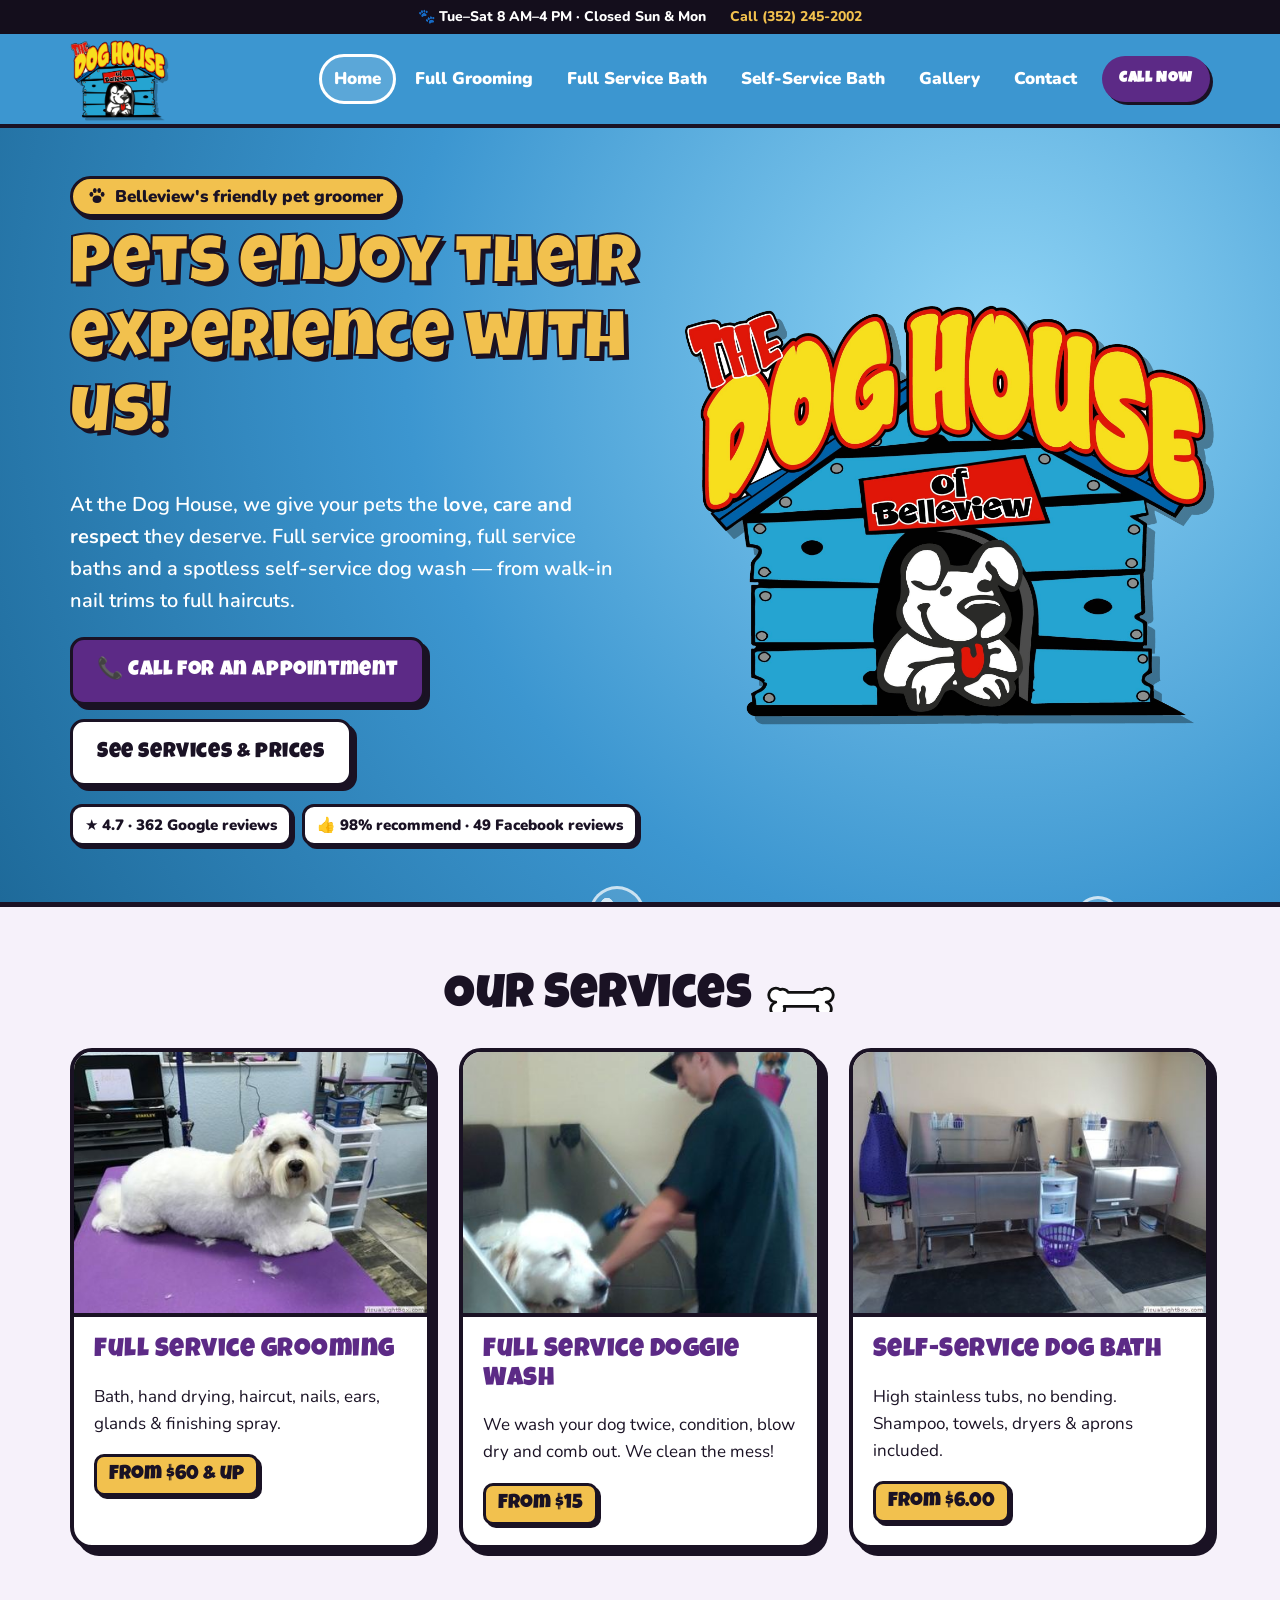
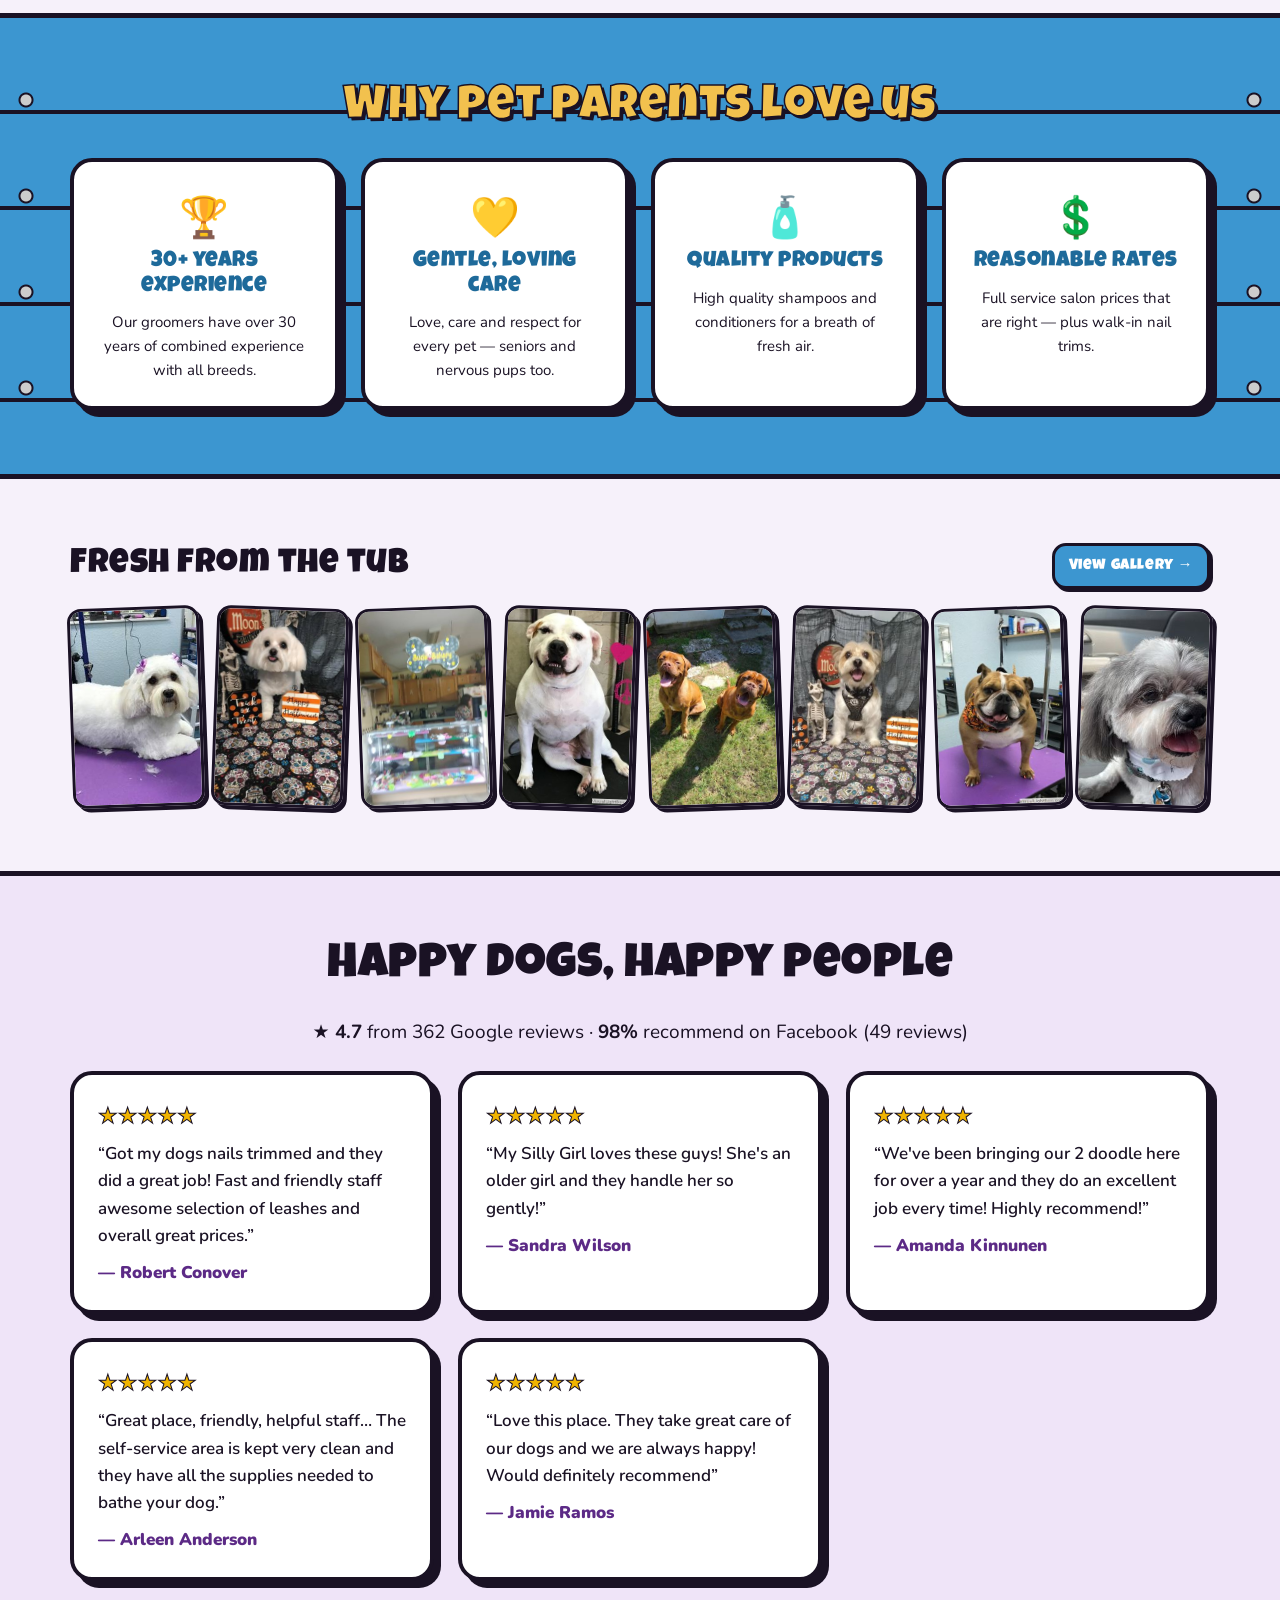
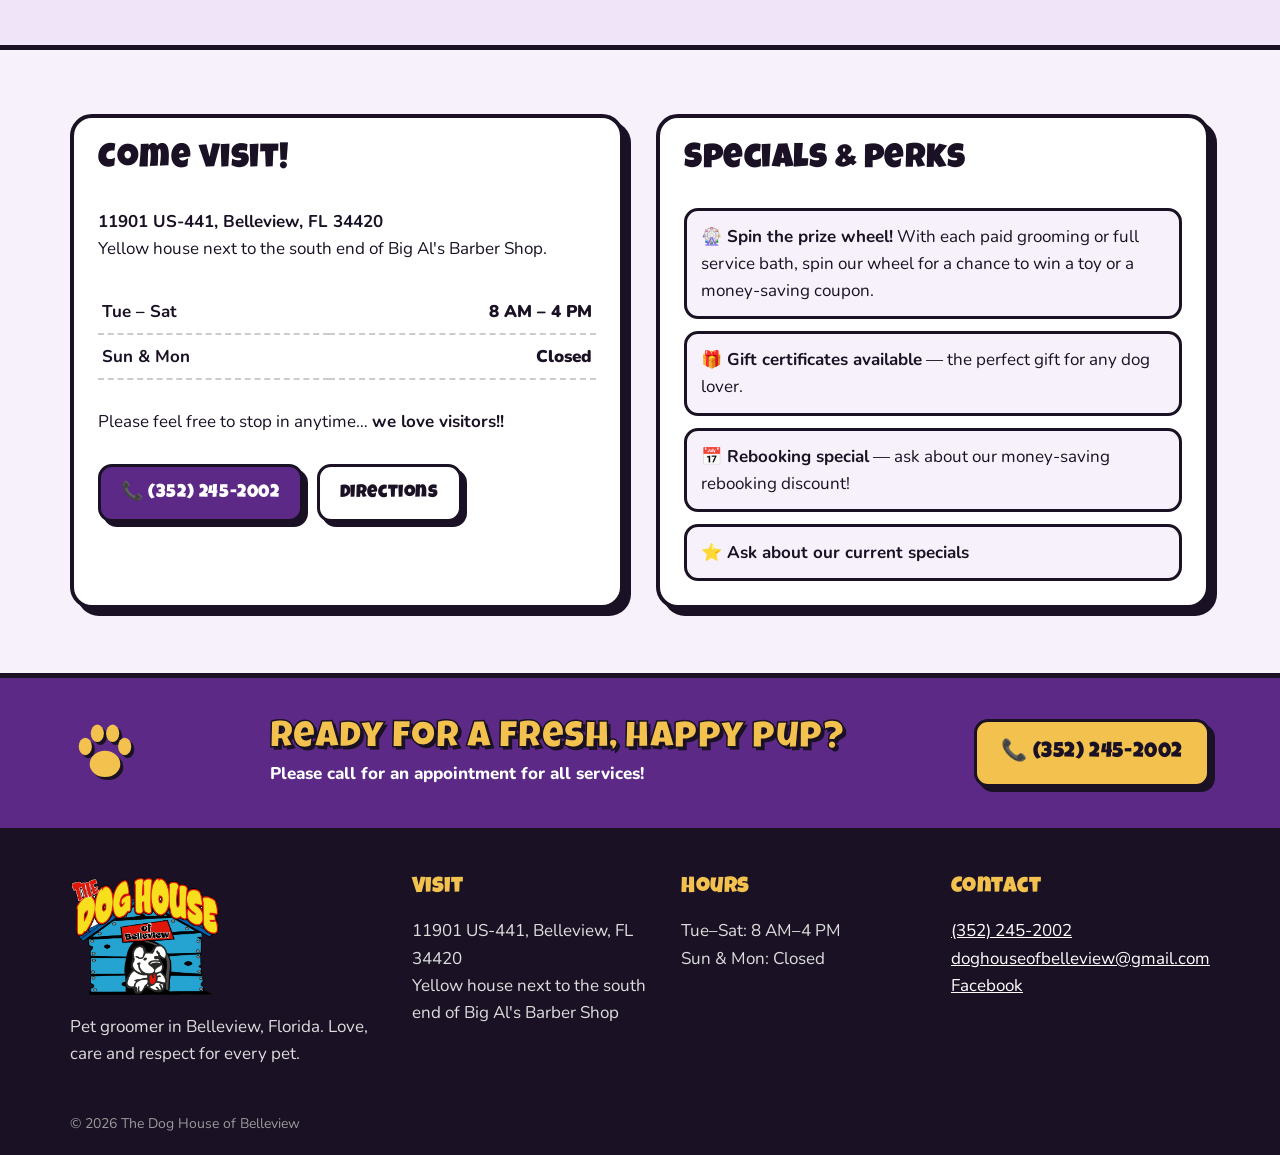
==== commit 56f35af0: "Cache-bust stylesheet to v=4" ====
--- a/index.html
+++ b/index.html
@@ -2,7 +2,7 @@
 <title>The Dog House of Belleview | Dog Grooming & Self-Service Dog Wash in Belleview, FL</title><meta name="description" content="Full service dog grooming, full service baths and self-service dog wash in Belleview, FL. 4.7★ from 362 Google reviews. Call (352) 245-2002."><link rel="icon" href="img/favicon.png?v=2">
 <link rel="preconnect" href="https://fonts.googleapis.com"><link rel="preconnect" href="https://fonts.gstatic.com" crossorigin>
 <link href="https://fonts.googleapis.com/css2?family=Luckiest+Guy&family=Nunito:wght@400;600;800;900&display=swap" rel="stylesheet">
-<link rel="stylesheet" href="css/style.css?v=3"></head><body>
+<link rel="stylesheet" href="css/style.css?v=4"></head><body>
 <a class="skip" href="#main">Skip to content</a>
 <div class="topbar"><span>🐾 Tue–Sat 8 AM–4 PM · Closed Sun &amp; Mon</span><a href="tel:+13522452002">Call (352) 245-2002</a></div>
 <header class="nav"><div class="wrap navin"><a href="index.html" class="brand"><img src="img/logo.png?v=2" alt="The Dog House of Belleview" width="96" height="77"></a>
--- a/css/style.css
+++ b/css/style.css
@@ -88,18 +88,18 @@
 .fab{display:grid;place-items:center;position:fixed;right:16px;bottom:16px;width:60px;height:60px;border-radius:50%;background:var(--r);border:3px solid var(--k);box-shadow:4px 4px 0 var(--k);font-size:26px;text-decoration:none;z-index:60}}
 @media(max-width:560px){.grid4,.fgrid{grid-template-columns:1fr}.hero h1{font-size:40px}.sec{padding:48px 0}.plank::before,.plank::after{display:none}.striphead .h2{font-size:26px}.btn.big{font-size:18px}.brand img{width:76px}.topbar{font-size:12px;gap:10px}}
 
-/* palette: logo plum + house blue. gold stays on wordmarks and price chips only. */
-.nav{background:var(--plum)}
+/* open on house blue; plum stays the accent */
+.nav{background:var(--b)}
 .links a{color:#fff}
 .links a:hover,.links a[aria-current]{border-color:#fff;background:rgba(255,255,255,.16);color:#fff}
-.hero{background:radial-gradient(circle at 78% 28%,#9A57D6 0,var(--plum) 48%,#2E7EB8 100%)}
+.hero{background:radial-gradient(circle at 78% 28%,#8fd4f5 0,var(--b) 52%,var(--bd) 100%)}
 .sec.yellow{background:var(--lilac);color:var(--k)}
-.phero.yellow{background:var(--b);color:#fff}
-.phero.yellow h1{color:var(--y)}
+.phero.yellow,.phero.red{background:var(--b);color:#fff}
+.phero.yellow h1,.phero.red h1{color:var(--y)}
 .tag{background:var(--y);color:var(--k)}
 .note{background:var(--lilac)}
-.btn-red{background:var(--b)}
+.btn-red{background:var(--plum)}
 .fab{background:var(--b)}
 .topbar{background:#140E1C}
 .ptable th .ext{font-weight:800;font-size:13px;letter-spacing:0;color:var(--plum)}
-@media(max-width:960px){.links{background:var(--plum)}}
+@media(max-width:960px){.links{background:var(--b)}}
